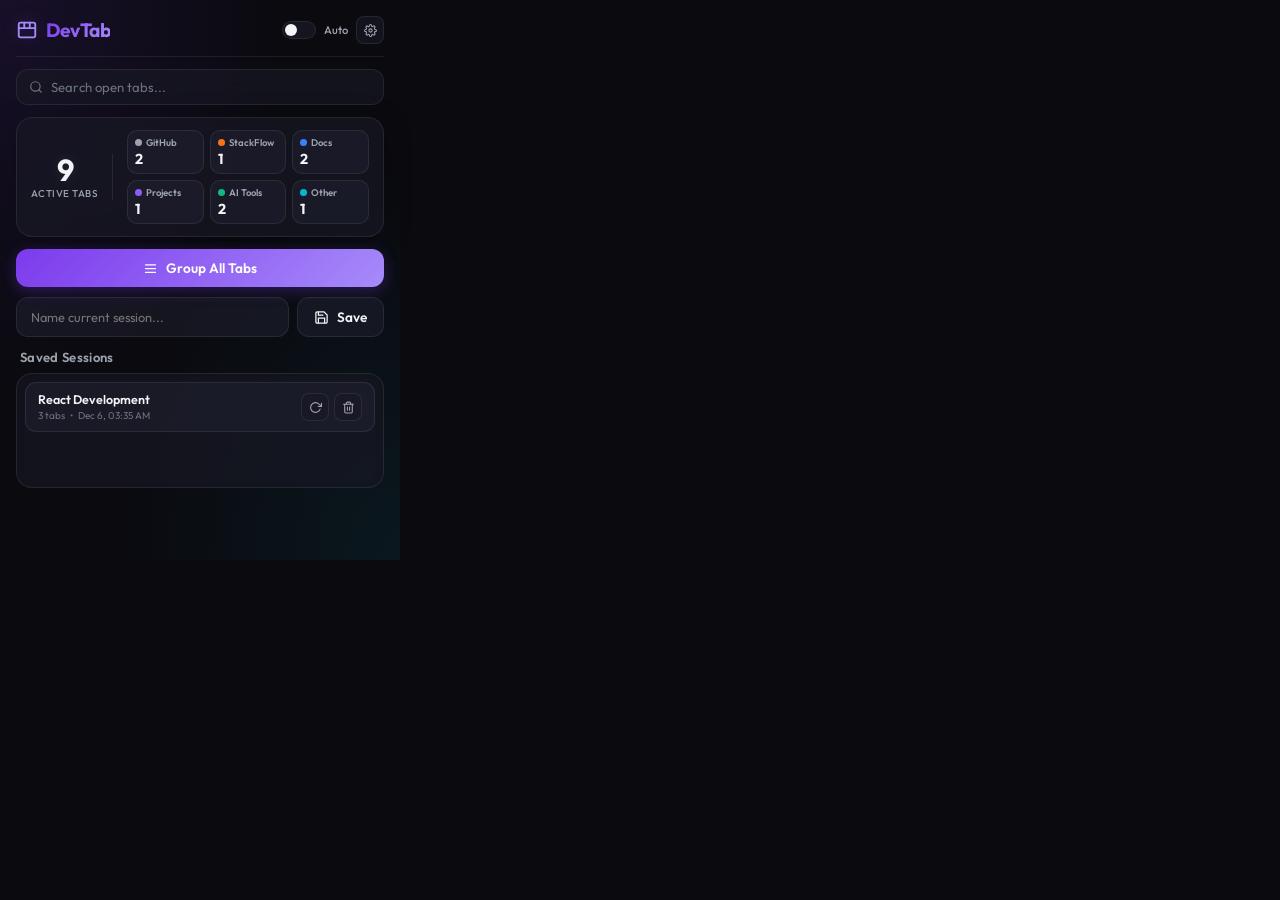
==== popup/popup.html @ c2e19e16 "first commit" ====
<!DOCTYPE html>
<html lang="en">
<head>
  <meta charset="UTF-8">
  <meta name="viewport" content="width=device-width, initial-scale=1.0">
  <title>DevTab Organizer</title>
  <link rel="preconnect" href="https://fonts.googleapis.com">
  <link rel="preconnect" href="https://fonts.gstatic.com" crossorigin>
  <link href="https://fonts.googleapis.com/css2?family=Outfit:wght@300;400;500;600;700&display=swap" rel="stylesheet">
  <link rel="stylesheet" href="popup.css">
</head>
<body>
  <div class="app-container">

    <!-- Header -->
    <header class="app-header">
      <div class="brand">
        <svg class="brand-icon" viewBox="0 0 24 24" fill="none" xmlns="http://www.w3.org/2000/svg">
          <path d="M19 4H5C3.89543 4 3 4.89543 3 6V18C3 19.1046 3.89543 20 5 20H19C20.1046 20 21 19.1046 21 18V6C21 4.89543 20.1046 4 19 4Z" stroke="currentColor" stroke-width="2" stroke-linejoin="round"/>
          <path d="M3 10H21" stroke="currentColor" stroke-width="2" stroke-linecap="round"/>
          <path d="M9 4V10" stroke="currentColor" stroke-width="2" stroke-linecap="round"/>
          <path d="M15 4V10" stroke="currentColor" stroke-width="2" stroke-linecap="round"/>
        </svg>
        <h1>DevTab</h1>
      </div>
      <div class="header-actions">
        <label class="toggle-switch" title="Toggle Auto-Grouping">
          <input type="checkbox" id="auto-group-toggle">
          <span class="slider"></span>
        </label>
        <span class="toggle-label">Auto</span>
        <a href="settings.html" id="btn-settings" class="btn-icon-only" title="Custom Domain Rules (Settings)">
          <svg viewBox="0 0 24 24" fill="none" stroke="currentColor" stroke-width="2" stroke-linecap="round" stroke-linejoin="round">
            <circle cx="12" cy="12" r="3"></circle>
            <path d="M19.4 15a1.65 1.65 0 0 0 .33 1.82l.06.06a2 2 0 0 1-2.83 2.83l-.06-.06a1.65 1.65 0 0 0-1.82-.33 1.65 1.65 0 0 0-1 1.51V21a2 2 0 0 1-4 0v-.09A1.65 1.65 0 0 0 9 19.4a1.65 1.65 0 0 0-1.82.33l-.06.06a2 2 0 0 1-2.83-2.83l.06-.06A1.65 1.65 0 0 0 4.68 15a1.65 1.65 0 0 0-1.51-1H3a2 2 0 0 1 0-4h.09A1.65 1.65 0 0 0 4.6 9a1.65 1.65 0 0 0-.33-1.82l-.06-.06a2 2 0 0 1 2.83-2.83l.06.06A1.65 1.65 0 0 0 9 4.68a1.65 1.65 0 0 0 1-1.51V3a2 2 0 0 1 4 0v.09a1.65 1.65 0 0 0 1 1.51 1.65 1.65 0 0 0 1.82-.33l.06-.06a2 2 0 0 1 2.83 2.83l-.06.06A1.65 1.65 0 0 0 19.4 9a1.65 1.65 0 0 0 1.51 1H21a2 2 0 0 1 0 4h-.09a1.65 1.65 0 0 0-1.51 1z"></path>
          </svg>
        </a>
      </div>
    </header>

    <!-- Search Bar -->
    <div class="search-bar-wrapper">
      <div class="search-bar">
        <svg class="search-icon" viewBox="0 0 24 24" fill="none" stroke="currentColor" stroke-width="2" stroke-linecap="round" stroke-linejoin="round">
          <circle cx="11" cy="11" r="8"></circle>
          <line x1="21" y1="21" x2="16.65" y2="16.65"></line>
        </svg>
        <input type="text" id="search-input" placeholder="Search open tabs..." autocomplete="off" spellcheck="false">
        <button id="search-clear" class="search-clear" title="Clear search" style="display:none;">
          <svg viewBox="0 0 24 24" fill="none" stroke="currentColor" stroke-width="2.5" stroke-linecap="round" width="12" height="12">
            <line x1="18" y1="6" x2="6" y2="18"></line>
            <line x1="6" y1="6" x2="18" y2="18"></line>
          </svg>
        </button>
      </div>
      <!-- Search Results Drop-down -->
      <div id="search-results" class="search-results" style="display:none;"></div>
    </div>

    <!-- Main Content Grid -->
    <main class="app-main" id="app-main">

      <!-- Stats Dashboard -->
      <section class="stats-dashboard">
        <div class="main-stat">
          <span class="stat-number" id="total-tabs-count">0</span>
          <span class="stat-label">Active Tabs</span>
        </div>
        <div class="category-grid" id="category-grid">
          <!-- Dynamic category chips injected here -->
        </div>
      </section>

      <!-- Primary Action Controls -->
      <section class="action-controls">
        <button id="btn-group-all" class="btn btn-primary">
          <svg viewBox="0 0 24 24" fill="none" stroke="currentColor" stroke-width="2" class="btn-icon">
            <path d="M4 6H20M4 12H20M4 18H20" stroke-linecap="round"/>
          </svg>
          <span id="btn-group-label">Group All Tabs</span>
          <span class="spinner" id="group-spinner" style="display:none;"></span>
        </button>

        <div class="save-session-box">
          <input type="text" id="session-name-input" placeholder="Name current session..." maxlength="30">
          <button id="btn-save-session" class="btn btn-secondary">
            <svg viewBox="0 0 24 24" fill="none" stroke="currentColor" stroke-width="2" class="btn-icon">
              <path d="M19 21H5C4.46957 21 3.96086 20.7893 3.58579 20.4142C3.21071 20.0391 3 19.5304 3 19V5C3 4.46957 3.21071 3.96086 3.58579 3.58579C3.96086 3.21071 4.46957 3 5 3H16L21 8V19C21 19.5304 20.7893 20.0391 20.4142 20.4142C20.0391 20.7893 19.5304 21 19 21Z"/>
              <path d="M17 21V13H7V21"/>
              <path d="M7 3V8H15"/>
            </svg>
            Save
          </button>
        </div>
      </section>

      <!-- Sessions List -->
      <section class="sessions-section">
        <div class="sessions-header-row">
          <h3>Saved Sessions</h3>
        </div>
        <div class="sessions-list" id="sessions-list">
          <div class="no-sessions">No saved sessions yet.</div>
        </div>
      </section>

    </main>
  </div>

  <!-- Toast Container -->
  <div id="toast-container" class="toast-container"></div>

  <script src="mock.js"></script>
  <script type="module" src="popup.js"></script>
</body>
</html>
---- popup/popup.css ----
:root {
  --bg-dark: #0a0a0f;
  --bg-panel: rgba(26, 26, 38, 0.65);
  --bg-card: rgba(36, 36, 54, 0.45);
  --border-color: rgba(255, 255, 255, 0.08);
  --border-focus: #8b5cf6;

  --text-primary: #f3f4f6;
  --text-secondary: #9ca3af;
  --text-muted: #6b7280;

  --accent-gradient: linear-gradient(135deg, #7c3aed, #a78bfa);
  --accent-glow: rgba(124, 58, 237, 0.3);

  --color-grey: #9ca3af;
  --color-blue: #3b82f6;
  --color-red: #ef4444;
  --color-yellow: #eab308;
  --color-green: #10b981;
  --color-pink: #ec4899;
  --color-purple: #8b5cf6;
  --color-cyan: #06b6d4;
  --color-orange: #f97316;
}

* { box-sizing: border-box; margin: 0; padding: 0; }

body {
  font-family: 'Outfit', sans-serif;
  width: 400px;
  min-height: 560px;
  background-color: var(--bg-dark);
  color: var(--text-primary);
  overflow: hidden;
}

.app-container {
  display: flex;
  flex-direction: column;
  min-height: 560px;
  padding: 16px 16px 72px; /* extra bottom padding for toast space */
  background-image:
    radial-gradient(at 0% 0%, rgba(124, 58, 237, 0.12) 0px, transparent 50%),
    radial-gradient(at 100% 100%, rgba(6, 182, 212, 0.08) 0px, transparent 50%);
  gap: 12px;
}

/* ─── Header ─────────────────────────────────── */
.app-header {
  display: flex;
  justify-content: space-between;
  align-items: center;
  padding-bottom: 12px;
  border-bottom: 1px solid var(--border-color);
}

.brand { display: flex; align-items: center; gap: 8px; }

.brand-icon {
  width: 22px; height: 22px;
  color: #a78bfa;
  filter: drop-shadow(0 0 8px var(--accent-glow));
  animation: float 3s ease-in-out infinite;
}

@keyframes float {
  0%, 100% { transform: translateY(0); }
  50% { transform: translateY(-3px); }
}

.brand h1 {
  font-size: 1.2rem;
  font-weight: 700;
  letter-spacing: -0.025em;
  background: var(--accent-gradient);
  -webkit-background-clip: text;
  -webkit-text-fill-color: transparent;
}

.header-actions { display: flex; align-items: center; gap: 8px; }

.toggle-label {
  font-size: 0.7rem;
  font-weight: 500;
  color: var(--text-secondary);
}

/* Toggle Switch */
.toggle-switch { position: relative; display: inline-block; width: 34px; height: 18px; }
.toggle-switch input { opacity: 0; width: 0; height: 0; }

.slider {
  position: absolute; cursor: pointer;
  top: 0; left: 0; right: 0; bottom: 0;
  background-color: var(--bg-card);
  border: 1px solid var(--border-color);
  transition: .3s cubic-bezier(0.4, 0, 0.2, 1);
  border-radius: 20px;
}

.slider:before {
  position: absolute; content: "";
  height: 12px; width: 12px;
  left: 2px; bottom: 2px;
  background-color: var(--text-primary);
  transition: .3s cubic-bezier(0.4, 0, 0.2, 1);
  border-radius: 50%;
}

input:checked + .slider { background: var(--accent-gradient); border-color: transparent; box-shadow: 0 0 10px rgba(124,58,237,0.3); }
input:checked + .slider:before { transform: translateX(16px); }

/* ─── Search Bar ──────────────────────────────── */
.search-bar-wrapper {
  position: relative;
}

.search-bar {
  display: flex;
  align-items: center;
  gap: 8px;
  background: var(--bg-panel);
  border: 1px solid var(--border-color);
  border-radius: 12px;
  padding: 0 12px;
  transition: all 0.2s ease;
  backdrop-filter: blur(12px);
}

.search-bar:focus-within {
  border-color: var(--border-focus);
  box-shadow: 0 0 0 3px rgba(139, 92, 246, 0.12);
}

.search-icon {
  width: 14px; height: 14px;
  color: var(--text-muted);
  flex-shrink: 0;
}

.search-bar input {
  flex: 1;
  background: transparent;
  border: none;
  outline: none;
  font-family: inherit;
  font-size: 0.82rem;
  color: var(--text-primary);
  padding: 9px 0;
}

.search-bar input::placeholder { color: var(--text-muted); }

.search-clear {
  background: none;
  border: none;
  cursor: pointer;
  color: var(--text-muted);
  display: flex;
  align-items: center;
  padding: 2px;
  border-radius: 4px;
  transition: color 0.15s;
}
.search-clear:hover { color: var(--text-primary); }

/* Search Results */
.search-results {
  position: absolute;
  top: calc(100% + 6px);
  left: 0; right: 0;
  background: rgba(20, 20, 32, 0.98);
  border: 1px solid var(--border-color);
  border-radius: 14px;
  overflow: hidden;
  z-index: 100;
  box-shadow: 0 12px 40px rgba(0,0,0,0.5);
  backdrop-filter: blur(16px);
  animation: dropIn 0.18s cubic-bezier(0.34, 1.56, 0.64, 1);
  max-height: 220px;
  overflow-y: auto;
}

@keyframes dropIn {
  from { opacity: 0; transform: translateY(-6px) scale(0.98); }
  to   { opacity: 1; transform: translateY(0) scale(1); }
}

.search-results::-webkit-scrollbar { width: 4px; }
.search-results::-webkit-scrollbar-thumb { background: rgba(255,255,255,0.1); border-radius: 4px; }

.search-result-item {
  display: flex;
  align-items: center;
  gap: 10px;
  padding: 10px 14px;
  cursor: pointer;
  transition: background 0.15s;
  border-bottom: 1px solid rgba(255,255,255,0.04);
}

.search-result-item:last-child { border-bottom: none; }

.search-result-item:hover { background: rgba(139, 92, 246, 0.1); }

.search-result-favicon {
  width: 14px; height: 14px;
  border-radius: 3px;
  object-fit: contain;
  flex-shrink: 0;
}

.search-result-favicon-placeholder {
  width: 14px; height: 14px;
  border-radius: 3px;
  background: var(--bg-card);
  flex-shrink: 0;
}

.search-result-info {
  display: flex;
  flex-direction: column;
  gap: 1px;
  overflow: hidden;
}

.search-result-title {
  font-size: 0.78rem;
  font-weight: 500;
  color: var(--text-primary);
  white-space: nowrap;
  overflow: hidden;
  text-overflow: ellipsis;
}

.search-result-url {
  font-size: 0.65rem;
  color: var(--text-muted);
  white-space: nowrap;
  overflow: hidden;
  text-overflow: ellipsis;
}

.search-result-url em {
  font-style: normal;
  color: #a78bfa;
  font-weight: 600;
}

.search-no-results {
  padding: 20px;
  text-align: center;
  font-size: 0.8rem;
  color: var(--text-muted);
  font-style: italic;
}

/* ─── Main Content ────────────────────────────── */
.app-main {
  display: flex;
  flex-direction: column;
  gap: 12px;
  flex: 1;
}

/* Stats Dashboard */
.stats-dashboard {
  background: var(--bg-panel);
  border: 1px solid var(--border-color);
  border-radius: 16px;
  padding: 12px 14px;
  backdrop-filter: blur(12px);
  display: flex;
  align-items: center;
  gap: 14px;
  box-shadow: 0 4px 30px rgba(0,0,0,0.2);
  overflow: hidden; /* prevent chips from bleeding outside the card */
}

.main-stat {
  display: flex;
  flex-direction: column;
  align-items: center;
  justify-content: center;
  min-width: 72px;
  padding-right: 14px;
  border-right: 1px solid var(--border-color);
}

.stat-number {
  font-size: 1.9rem;
  font-weight: 700;
  letter-spacing: -0.05em;
  color: var(--text-primary);
  line-height: 1.1;
  text-shadow: 0 0 15px rgba(255,255,255,0.1);
}

.stat-label {
  font-size: 0.62rem;
  font-weight: 500;
  color: var(--text-secondary);
  text-transform: uppercase;
  letter-spacing: 0.05em;
}

.category-grid {
  display: grid;
  grid-template-columns: repeat(3, 1fr);
  gap: 6px;
  flex: 1;
  min-width: 0; /* allow grid to shrink below content size in flex context */
}

.category-chip {
  display: flex;
  flex-direction: column;
  padding: 5px 7px;
  background: var(--bg-card);
  border: 1px solid var(--border-color);
  border-radius: 10px;
  align-items: flex-start;
  transition: all 0.2s ease;
  cursor: default;
  min-width: 0; /* allow chip to shrink in grid */
  overflow: hidden;
}

.category-chip:hover {
  transform: translateY(-1px);
  background: rgba(255,255,255,0.05);
}

.chip-header {
  display: flex;
  align-items: center;
  gap: 4px;
  width: 100%;
  overflow: hidden; /* contain text within the chip */
  min-width: 0;
}

.dot { width: 7px; height: 7px; border-radius: 50%; }

.chip-name {
  font-size: 0.6rem;
  font-weight: 600;
  color: var(--text-secondary);
  white-space: nowrap;
  overflow: hidden;
  text-overflow: ellipsis;
}

.chip-count {
  font-size: 0.9rem;
  font-weight: 700;
  margin-top: 2px;
}

.dot.grey   { background-color: var(--color-grey); }
.dot.blue   { background-color: var(--color-blue); }
.dot.orange { background-color: var(--color-orange); }
.dot.purple { background-color: var(--color-purple); }
.dot.green  { background-color: var(--color-green); }
.dot.cyan   { background-color: var(--color-cyan); }

/* ─── Action Controls ─────────────────────────── */
.action-controls {
  display: flex;
  flex-direction: column;
  gap: 10px;
}

.btn {
  font-family: inherit;
  font-size: 0.85rem;
  font-weight: 600;
  padding: 10px 16px;
  border-radius: 12px;
  border: none;
  cursor: pointer;
  display: inline-flex;
  align-items: center;
  justify-content: center;
  gap: 8px;
  transition: all 0.2s cubic-bezier(0.4, 0, 0.2, 1);
  position: relative;
  overflow: hidden;
}

.btn-icon { width: 15px; height: 15px; }

/* Ripple */
.btn::after {
  content: '';
  position: absolute;
  inset: 0;
  background: radial-gradient(circle, rgba(255,255,255,0.25) 0%, transparent 70%);
  opacity: 0;
  transform: scale(0);
  transition: opacity 0.4s ease, transform 0.4s ease;
  pointer-events: none;
}

.btn.ripple::after {
  opacity: 1;
  transform: scale(2.5);
  transition: opacity 0.01s, transform 0.01s;
}

.btn-primary {
  background: var(--accent-gradient);
  color: #fff;
  box-shadow: 0 4px 15px var(--accent-glow);
}

.btn-primary:hover { transform: translateY(-1px); box-shadow: 0 6px 20px rgba(124,58,237,0.4); }
.btn-primary:active { transform: translateY(1px); }

/* Spinner */
.spinner {
  width: 14px; height: 14px;
  border: 2px solid rgba(255,255,255,0.3);
  border-top-color: #fff;
  border-radius: 50%;
  animation: spin 0.65s linear infinite;
}

@keyframes spin {
  to { transform: rotate(360deg); }
}

.save-session-box { display: flex; gap: 8px; }

.save-session-box input {
  flex: 1;
  background-color: var(--bg-card);
  border: 1px solid var(--border-color);
  border-radius: 12px;
  padding: 0 14px;
  color: var(--text-primary);
  font-family: inherit;
  font-size: 0.8rem;
  transition: all 0.2s ease;
}

.save-session-box input:focus {
  outline: none;
  border-color: var(--border-focus);
  box-shadow: 0 0 0 3px rgba(139,92,246,0.15);
}

.btn-secondary {
  background: var(--bg-card);
  border: 1px solid var(--border-color);
  color: var(--text-primary);
}

.btn-secondary:hover { background: rgba(255,255,255,0.08); border-color: rgba(255,255,255,0.15); }

/* ─── Sessions Section ────────────────────────── */
.sessions-section {
  display: flex;
  flex-direction: column;
  gap: 8px;
  flex: 1;
  overflow: hidden;
  min-height: 0;
}

.sessions-header-row {
  display: flex;
  justify-content: space-between;
  align-items: center;
}

.sessions-section h3 {
  font-size: 0.82rem;
  font-weight: 600;
  color: var(--text-secondary);
  letter-spacing: 0.025em;
  padding-left: 4px;
}

.sessions-list {
  background: var(--bg-panel);
  border: 1px solid var(--border-color);
  border-radius: 16px;
  flex: 1;
  overflow-y: auto;
  padding: 8px;
  display: flex;
  flex-direction: column;
  gap: 6px;
  box-shadow: inset 0 2px 8px rgba(0,0,0,0.15);
  min-height: 80px;
}

.sessions-list::-webkit-scrollbar { width: 5px; }
.sessions-list::-webkit-scrollbar-track { background: transparent; }
.sessions-list::-webkit-scrollbar-thumb { background: rgba(255,255,255,0.1); border-radius: 10px; }
.sessions-list::-webkit-scrollbar-thumb:hover { background: rgba(255,255,255,0.2); }

.no-sessions {
  text-align: center;
  color: var(--text-muted);
  font-size: 0.78rem;
  padding: 24px 0;
  font-style: italic;
}

.session-item {
  display: flex;
  justify-content: space-between;
  align-items: center;
  padding: 9px 12px;
  background: var(--bg-card);
  border: 1px solid var(--border-color);
  border-radius: 11px;
  transition: all 0.2s ease;
  animation: slideIn 0.2s ease;
}

@keyframes slideIn {
  from { opacity: 0; transform: translateY(-5px); }
  to   { opacity: 1; transform: translateY(0); }
}

.session-item:hover { border-color: rgba(255,255,255,0.15); transform: translateX(1px); }

.session-info {
  display: flex;
  flex-direction: column;
  gap: 2px;
  max-width: 65%;
  overflow: hidden;
}

.session-name {
  font-size: 0.78rem;
  font-weight: 600;
  color: var(--text-primary);
  white-space: nowrap;
  overflow: hidden;
  text-overflow: ellipsis;
}

.session-meta {
  font-size: 0.62rem;
  color: var(--text-muted);
  display: flex;
  align-items: center;
  gap: 5px;
}

.session-actions { display: flex; gap: 5px; }

/* ─── Icon Buttons ────────────────────────────── */
.btn-icon-only {
  width: 28px; height: 28px;
  border-radius: 8px;
  border: 1px solid var(--border-color);
  background: var(--bg-panel);
  color: var(--text-secondary);
  display: flex;
  align-items: center;
  justify-content: center;
  cursor: pointer;
  transition: all 0.15s ease;
  text-decoration: none;
}

.btn-icon-only svg { width: 13px; height: 13px; }

.btn-icon-only:hover { color: var(--text-primary); background: rgba(255,255,255,0.05); }

.btn-icon-only.btn-restore:hover {
  border-color: var(--color-green);
  color: var(--color-green);
  box-shadow: 0 0 8px rgba(16,185,129,0.15);
}

.btn-icon-only.btn-delete:hover {
  border-color: var(--color-red);
  color: var(--color-red);
  box-shadow: 0 0 8px rgba(239,68,68,0.15);
}

#btn-settings:hover {
  border-color: #a78bfa;
  color: #a78bfa;
  box-shadow: 0 0 8px rgba(167, 139, 250, 0.2);
}

/* ─── Toast Notifications ─────────────────────── */
.toast-container {
  position: fixed;
  bottom: 14px;
  left: 50%;
  transform: translateX(-50%);
  display: flex;
  flex-direction: column;
  align-items: center;
  gap: 8px;
  z-index: 9999;
  pointer-events: none;
  width: 360px;
}

.toast {
  background: rgba(30, 28, 48, 0.97);
  border: 1px solid rgba(255,255,255,0.12);
  border-radius: 10px;
  padding: 9px 16px;
  font-size: 0.78rem;
  font-weight: 500;
  color: var(--text-primary);
  box-shadow: 0 8px 30px rgba(0,0,0,0.5);
  backdrop-filter: blur(12px);
  animation: toastIn 0.3s cubic-bezier(0.34, 1.56, 0.64, 1) forwards;
  pointer-events: auto;
  text-align: center;
}

.toast.toast-out {
  animation: toastOut 0.25s ease forwards;
}

@keyframes toastIn {
  from { opacity: 0; transform: translateY(10px) scale(0.95); }
  to   { opacity: 1; transform: translateY(0) scale(1); }
}

@keyframes toastOut {
  from { opacity: 1; transform: translateY(0) scale(1); }
  to   { opacity: 0; transform: translateY(5px) scale(0.97); }
}
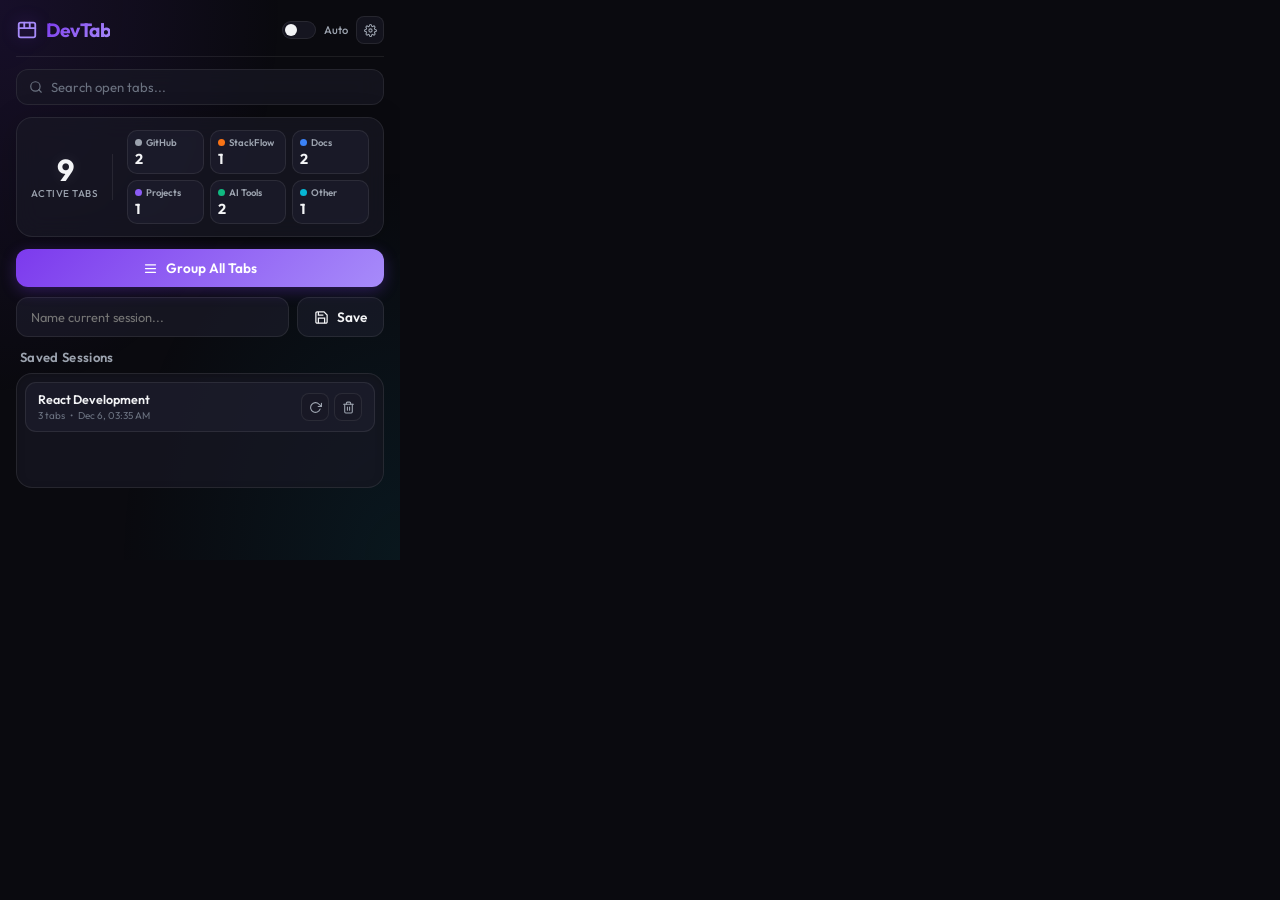
==== commit c038cd70: "Removed the saperate page for the Settings" ====
--- a/popup/popup.html
+++ b/popup/popup.html
@@ -10,102 +10,165 @@
   <link rel="stylesheet" href="popup.css">
 </head>
 <body>
-  <div class="app-container">
+  <!-- Outer viewport wrapper — clips the sliding panels -->
+  <div class="popup-viewport">
 
-    <!-- Header -->
-    <header class="app-header">
-      <div class="brand">
-        <svg class="brand-icon" viewBox="0 0 24 24" fill="none" xmlns="http://www.w3.org/2000/svg">
-          <path d="M19 4H5C3.89543 4 3 4.89543 3 6V18C3 19.1046 3.89543 20 5 20H19C20.1046 20 21 19.1046 21 18V6C21 4.89543 20.1046 4 19 4Z" stroke="currentColor" stroke-width="2" stroke-linejoin="round"/>
-          <path d="M3 10H21" stroke="currentColor" stroke-width="2" stroke-linecap="round"/>
-          <path d="M9 4V10" stroke="currentColor" stroke-width="2" stroke-linecap="round"/>
-          <path d="M15 4V10" stroke="currentColor" stroke-width="2" stroke-linecap="round"/>
-        </svg>
-        <h1>DevTab</h1>
+    <!-- ══ MAIN VIEW ══════════════════════════════════════════════════════ -->
+    <div class="view" id="view-main">
+
+      <div class="app-container">
+        <!-- Header -->
+        <header class="app-header">
+          <div class="brand">
+            <svg class="brand-icon" viewBox="0 0 24 24" fill="none" xmlns="http://www.w3.org/2000/svg">
+              <path d="M19 4H5C3.89543 4 3 4.89543 3 6V18C3 19.1046 3.89543 20 5 20H19C20.1046 20 21 19.1046 21 18V6C21 4.89543 20.1046 4 19 4Z" stroke="currentColor" stroke-width="2" stroke-linejoin="round"/>
+              <path d="M3 10H21" stroke="currentColor" stroke-width="2" stroke-linecap="round"/>
+              <path d="M9 4V10" stroke="currentColor" stroke-width="2" stroke-linecap="round"/>
+              <path d="M15 4V10" stroke="currentColor" stroke-width="2" stroke-linecap="round"/>
+            </svg>
+            <h1>DevTab</h1>
+          </div>
+          <div class="header-actions">
+            <label class="toggle-switch" title="Toggle Auto-Grouping">
+              <input type="checkbox" id="auto-group-toggle">
+              <span class="slider"></span>
+            </label>
+            <span class="toggle-label">Auto</span>
+            <button id="btn-settings" class="btn-icon-only" title="Custom Domain Rules">
+              <svg viewBox="0 0 24 24" fill="none" stroke="currentColor" stroke-width="2" stroke-linecap="round" stroke-linejoin="round">
+                <circle cx="12" cy="12" r="3"></circle>
+                <path d="M19.4 15a1.65 1.65 0 0 0 .33 1.82l.06.06a2 2 0 0 1-2.83 2.83l-.06-.06a1.65 1.65 0 0 0-1.82-.33 1.65 1.65 0 0 0-1 1.51V21a2 2 0 0 1-4 0v-.09A1.65 1.65 0 0 0 9 19.4a1.65 1.65 0 0 0-1.82.33l-.06.06a2 2 0 0 1-2.83-2.83l.06-.06A1.65 1.65 0 0 0 4.68 15a1.65 1.65 0 0 0-1.51-1H3a2 2 0 0 1 0-4h.09A1.65 1.65 0 0 0 4.6 9a1.65 1.65 0 0 0-.33-1.82l-.06-.06a2 2 0 0 1 2.83-2.83l.06.06A1.65 1.65 0 0 0 9 4.68a1.65 1.65 0 0 0 1-1.51V3a2 2 0 0 1 4 0v.09a1.65 1.65 0 0 0 1 1.51 1.65 1.65 0 0 0 1.82-.33l.06-.06a2 2 0 0 1 2.83 2.83l-.06.06A1.65 1.65 0 0 0 19.4 9a1.65 1.65 0 0 0 1.51 1H21a2 2 0 0 1 0 4h-.09a1.65 1.65 0 0 0-1.51 1z"></path>
+              </svg>
+            </button>
+          </div>
+        </header>
+
+        <!-- Search Bar -->
+        <div class="search-bar-wrapper">
+          <div class="search-bar">
+            <svg class="search-icon" viewBox="0 0 24 24" fill="none" stroke="currentColor" stroke-width="2" stroke-linecap="round" stroke-linejoin="round">
+              <circle cx="11" cy="11" r="8"></circle>
+              <line x1="21" y1="21" x2="16.65" y2="16.65"></line>
+            </svg>
+            <input type="text" id="search-input" placeholder="Search open tabs..." autocomplete="off" spellcheck="false">
+            <button id="search-clear" class="search-clear" title="Clear search" style="display:none;">
+              <svg viewBox="0 0 24 24" fill="none" stroke="currentColor" stroke-width="2.5" stroke-linecap="round" width="12" height="12">
+                <line x1="18" y1="6" x2="6" y2="18"></line>
+                <line x1="6" y1="6" x2="18" y2="18"></line>
+              </svg>
+            </button>
+          </div>
+          <div id="search-results" class="search-results" style="display:none;"></div>
+        </div>
+
+        <!-- Main Content -->
+        <main class="app-main" id="app-main">
+          <!-- Stats Dashboard -->
+          <section class="stats-dashboard">
+            <div class="main-stat">
+              <span class="stat-number" id="total-tabs-count">0</span>
+              <span class="stat-label">Active Tabs</span>
+            </div>
+            <div class="category-grid" id="category-grid"></div>
+          </section>
+
+          <!-- Action Controls -->
+          <section class="action-controls">
+            <button id="btn-group-all" class="btn btn-primary">
+              <svg viewBox="0 0 24 24" fill="none" stroke="currentColor" stroke-width="2" class="btn-icon">
+                <path d="M4 6H20M4 12H20M4 18H20" stroke-linecap="round"/>
+              </svg>
+              <span id="btn-group-label">Group All Tabs</span>
+              <span class="spinner" id="group-spinner" style="display:none;"></span>
+            </button>
+
+            <div class="save-session-box">
+              <input type="text" id="session-name-input" placeholder="Name current session..." maxlength="30">
+              <button id="btn-save-session" class="btn btn-secondary">
+                <svg viewBox="0 0 24 24" fill="none" stroke="currentColor" stroke-width="2" class="btn-icon">
+                  <path d="M19 21H5C4.46957 21 3.96086 20.7893 3.58579 20.4142C3.21071 20.0391 3 19.5304 3 19V5C3 4.46957 3.21071 3.96086 3.58579 3.58579C3.96086 3.21071 4.46957 3 5 3H16L21 8V19C21 19.5304 20.7893 20.0391 20.4142 20.4142C20.0391 20.7893 19.5304 21 19 21Z"/>
+                  <path d="M17 21V13H7V21"/>
+                  <path d="M7 3V8H15"/>
+                </svg>
+                Save
+              </button>
+            </div>
+          </section>
+
+          <!-- Sessions List -->
+          <section class="sessions-section">
+            <div class="sessions-header-row">
+              <h3>Saved Sessions</h3>
+            </div>
+            <div class="sessions-list" id="sessions-list">
+              <div class="no-sessions">No saved sessions yet.</div>
+            </div>
+          </section>
+        </main>
       </div>
-      <div class="header-actions">
-        <label class="toggle-switch" title="Toggle Auto-Grouping">
-          <input type="checkbox" id="auto-group-toggle">
-          <span class="slider"></span>
-        </label>
-        <span class="toggle-label">Auto</span>
-        <a href="settings.html" id="btn-settings" class="btn-icon-only" title="Custom Domain Rules (Settings)">
-          <svg viewBox="0 0 24 24" fill="none" stroke="currentColor" stroke-width="2" stroke-linecap="round" stroke-linejoin="round">
-            <circle cx="12" cy="12" r="3"></circle>
-            <path d="M19.4 15a1.65 1.65 0 0 0 .33 1.82l.06.06a2 2 0 0 1-2.83 2.83l-.06-.06a1.65 1.65 0 0 0-1.82-.33 1.65 1.65 0 0 0-1 1.51V21a2 2 0 0 1-4 0v-.09A1.65 1.65 0 0 0 9 19.4a1.65 1.65 0 0 0-1.82.33l-.06.06a2 2 0 0 1-2.83-2.83l.06-.06A1.65 1.65 0 0 0 4.68 15a1.65 1.65 0 0 0-1.51-1H3a2 2 0 0 1 0-4h.09A1.65 1.65 0 0 0 4.6 9a1.65 1.65 0 0 0-.33-1.82l-.06-.06a2 2 0 0 1 2.83-2.83l.06.06A1.65 1.65 0 0 0 9 4.68a1.65 1.65 0 0 0 1-1.51V3a2 2 0 0 1 4 0v.09a1.65 1.65 0 0 0 1 1.51 1.65 1.65 0 0 0 1.82-.33l.06-.06a2 2 0 0 1 2.83 2.83l-.06.06A1.65 1.65 0 0 0 19.4 9a1.65 1.65 0 0 0 1.51 1H21a2 2 0 0 1 0 4h-.09a1.65 1.65 0 0 0-1.51 1z"></path>
-          </svg>
-        </a>
+    </div><!-- /view-main -->
+
+    <!-- ══ SETTINGS VIEW ══════════════════════════════════════════════════ -->
+    <div class="view" id="view-settings">
+      <div class="app-container">
+
+        <!-- Settings Header -->
+        <header class="app-header">
+          <button id="btn-back" class="back-btn">
+            <svg viewBox="0 0 24 24" fill="none" stroke="currentColor" stroke-width="2.5" stroke-linecap="round" stroke-linejoin="round" width="16" height="16">
+              <polyline points="15 18 9 12 15 6"></polyline>
+            </svg>
+            Back
+          </button>
+          <div class="settings-title-group">
+            <span class="settings-title">Custom Rules</span>
+            <span class="rules-badge" id="rules-badge">0</span>
+          </div>
+        </header>
+
+        <!-- Info Banner -->
+        <div class="info-banner">
+          <svg viewBox="0 0 24 24" fill="none" stroke="currentColor" stroke-width="2" width="13" height="13" style="flex-shrink:0;color:#a78bfa"><circle cx="12" cy="12" r="10"></circle><line x1="12" y1="8" x2="12" y2="12"></line><line x1="12" y1="16" x2="12.01" y2="16"></line></svg>
+          <span>Custom rules take priority over built-in patterns.</span>
+        </div>
+
+        <!-- Add Rule Form -->
+        <div class="add-rule-card">
+          <div class="add-rule-form">
+            <div class="form-field">
+              <label for="rule-domain">Domain</label>
+              <input type="text" id="rule-domain" placeholder="e.g. my-company.atlassian.net" autocomplete="off" spellcheck="false">
+            </div>
+            <div class="form-field form-field--narrow">
+              <label for="rule-category">Category</label>
+              <select id="rule-category">
+                <option value="GITHUB">GitHub</option>
+                <option value="STACKOVERFLOW">Stack Overflow</option>
+                <option value="DOCS">Docs</option>
+                <option value="PROJECT" selected>Projects</option>
+                <option value="AI">AI Tools</option>
+                <option value="OTHER">Other</option>
+              </select>
+            </div>
+            <button id="btn-add-rule" class="btn btn-primary btn-add">
+              <svg viewBox="0 0 24 24" fill="none" stroke="currentColor" stroke-width="2.5" width="13" height="13" stroke-linecap="round"><line x1="12" y1="5" x2="12" y2="19"></line><line x1="5" y1="12" x2="19" y2="12"></line></svg>
+              Add
+            </button>
+          </div>
+          <p class="form-hint">Enter domain only — e.g. <code>trello.com</code></p>
+        </div>
+
+        <!-- Rules List -->
+        <div class="rules-list-card">
+          <div id="rules-list" class="rules-list">
+            <div class="no-rules">No custom rules yet.</div>
+          </div>
+        </div>
+
       </div>
-    </header>
+    </div><!-- /view-settings -->
 
-    <!-- Search Bar -->
-    <div class="search-bar-wrapper">
-      <div class="search-bar">
-        <svg class="search-icon" viewBox="0 0 24 24" fill="none" stroke="currentColor" stroke-width="2" stroke-linecap="round" stroke-linejoin="round">
-          <circle cx="11" cy="11" r="8"></circle>
-          <line x1="21" y1="21" x2="16.65" y2="16.65"></line>
-        </svg>
-        <input type="text" id="search-input" placeholder="Search open tabs..." autocomplete="off" spellcheck="false">
-        <button id="search-clear" class="search-clear" title="Clear search" style="display:none;">
-          <svg viewBox="0 0 24 24" fill="none" stroke="currentColor" stroke-width="2.5" stroke-linecap="round" width="12" height="12">
-            <line x1="18" y1="6" x2="6" y2="18"></line>
-            <line x1="6" y1="6" x2="18" y2="18"></line>
-          </svg>
-        </button>
-      </div>
-      <!-- Search Results Drop-down -->
-      <div id="search-results" class="search-results" style="display:none;"></div>
-    </div>
-
-    <!-- Main Content Grid -->
-    <main class="app-main" id="app-main">
-
-      <!-- Stats Dashboard -->
-      <section class="stats-dashboard">
-        <div class="main-stat">
-          <span class="stat-number" id="total-tabs-count">0</span>
-          <span class="stat-label">Active Tabs</span>
-        </div>
-        <div class="category-grid" id="category-grid">
-          <!-- Dynamic category chips injected here -->
-        </div>
-      </section>
-
-      <!-- Primary Action Controls -->
-      <section class="action-controls">
-        <button id="btn-group-all" class="btn btn-primary">
-          <svg viewBox="0 0 24 24" fill="none" stroke="currentColor" stroke-width="2" class="btn-icon">
-            <path d="M4 6H20M4 12H20M4 18H20" stroke-linecap="round"/>
-          </svg>
-          <span id="btn-group-label">Group All Tabs</span>
-          <span class="spinner" id="group-spinner" style="display:none;"></span>
-        </button>
-
-        <div class="save-session-box">
-          <input type="text" id="session-name-input" placeholder="Name current session..." maxlength="30">
-          <button id="btn-save-session" class="btn btn-secondary">
-            <svg viewBox="0 0 24 24" fill="none" stroke="currentColor" stroke-width="2" class="btn-icon">
-              <path d="M19 21H5C4.46957 21 3.96086 20.7893 3.58579 20.4142C3.21071 20.0391 3 19.5304 3 19V5C3 4.46957 3.21071 3.96086 3.58579 3.58579C3.96086 3.21071 4.46957 3 5 3H16L21 8V19C21 19.5304 20.7893 20.0391 20.4142 20.4142C20.0391 20.7893 19.5304 21 19 21Z"/>
-              <path d="M17 21V13H7V21"/>
-              <path d="M7 3V8H15"/>
-            </svg>
-            Save
-          </button>
-        </div>
-      </section>
-
-      <!-- Sessions List -->
-      <section class="sessions-section">
-        <div class="sessions-header-row">
-          <h3>Saved Sessions</h3>
-        </div>
-        <div class="sessions-list" id="sessions-list">
-          <div class="no-sessions">No saved sessions yet.</div>
-        </div>
-      </section>
-
-    </main>
-  </div>
+  </div><!-- /popup-viewport -->
 
   <!-- Toast Container -->
   <div id="toast-container" class="toast-container"></div>
--- a/popup/popup.css
+++ b/popup/popup.css
@@ -28,17 +28,49 @@
 body {
   font-family: 'Outfit', sans-serif;
   width: 400px;
+  height: 560px;
+  background-color: var(--bg-dark);
+  color: var(--text-primary);
+  overflow: hidden;
+}
+
+/* ─── Sliding Panel System ───────────────────── */
+.popup-viewport {
+  width: 400px;
+  height: 560px;
+  overflow: hidden;
+  position: relative;
+}
+
+.view {
+  position: absolute;
+  top: 0; left: 0;
+  width: 400px;
+  height: 560px;
+  overflow-y: auto;
+  overflow-x: hidden;
+  transition: transform 0.3s cubic-bezier(0.4, 0, 0.2, 1);
+  will-change: transform;
+}
+
+/* Default: main is visible, settings is off-screen to the right */
+#view-main    { transform: translateX(0); }
+#view-settings { transform: translateX(100%); }
+
+/* When settings is active: main slides left, settings slides in */
+.popup-viewport.settings-open #view-main     { transform: translateX(-100%); }
+.popup-viewport.settings-open #view-settings  { transform: translateX(0); }
+
+/* Custom scrollbar for views */
+.view::-webkit-scrollbar { width: 5px; }
+.view::-webkit-scrollbar-track { background: transparent; }
+.view::-webkit-scrollbar-thumb { background: rgba(255,255,255,0.1); border-radius: 10px; }
+
+.app-container {
+  display: flex;
+  flex-direction: column;
   min-height: 560px;
-  background-color: var(--bg-dark);
-  color: var(--text-primary);
-  overflow: hidden;
-}
-
-.app-container {
-  display: flex;
-  flex-direction: column;
-  min-height: 560px;
-  padding: 16px 16px 72px; /* extra bottom padding for toast space */
+  padding: 16px 16px 72px;
   background-image:
     radial-gradient(at 0% 0%, rgba(124, 58, 237, 0.12) 0px, transparent 50%),
     radial-gradient(at 100% 100%, rgba(6, 182, 212, 0.08) 0px, transparent 50%);
@@ -635,3 +667,256 @@
   from { opacity: 1; transform: translateY(0) scale(1); }
   to   { opacity: 0; transform: translateY(5px) scale(0.97); }
 }
+
+/* ─── Settings Panel ──────────────────────────── */
+
+/* Header back button */
+.back-btn {
+  display: flex;
+  align-items: center;
+  gap: 6px;
+  font-family: inherit;
+  font-size: 0.82rem;
+  font-weight: 600;
+  color: var(--text-secondary);
+  background: var(--bg-card);
+  border: 1px solid var(--border-color);
+  border-radius: 10px;
+  padding: 6px 12px;
+  cursor: pointer;
+  transition: all 0.2s ease;
+}
+
+.back-btn:hover {
+  color: var(--text-primary);
+  border-color: rgba(255,255,255,0.15);
+  background: rgba(255,255,255,0.05);
+}
+
+.settings-title-group {
+  display: flex;
+  align-items: center;
+  gap: 8px;
+}
+
+.settings-title {
+  font-size: 0.95rem;
+  font-weight: 700;
+  background: var(--accent-gradient);
+  -webkit-background-clip: text;
+  -webkit-text-fill-color: transparent;
+}
+
+.rules-badge {
+  font-size: 0.65rem;
+  font-weight: 700;
+  min-width: 18px;
+  height: 18px;
+  padding: 0 5px;
+  border-radius: 99px;
+  background: rgba(139, 92, 246, 0.18);
+  border: 1px solid rgba(139, 92, 246, 0.3);
+  color: #a78bfa;
+  display: flex;
+  align-items: center;
+  justify-content: center;
+}
+
+/* Info Banner */
+.info-banner {
+  display: flex;
+  align-items: flex-start;
+  gap: 8px;
+  background: rgba(139, 92, 246, 0.07);
+  border: 1px solid rgba(139, 92, 246, 0.18);
+  border-radius: 10px;
+  padding: 9px 12px;
+  font-size: 0.75rem;
+  color: var(--text-secondary);
+  line-height: 1.5;
+}
+
+.info-banner strong { color: var(--text-primary); font-weight: 600; }
+
+/* Add Rule Card */
+.add-rule-card {
+  background: var(--bg-panel);
+  border: 1px solid var(--border-color);
+  border-radius: 14px;
+  padding: 14px;
+  backdrop-filter: blur(12px);
+}
+
+.add-rule-form {
+  display: grid;
+  grid-template-columns: 1fr 100px auto;
+  gap: 8px;
+  align-items: flex-end;
+}
+
+.form-field {
+  display: flex;
+  flex-direction: column;
+  gap: 5px;
+  min-width: 0;
+}
+
+.form-field label {
+  font-size: 0.65rem;
+  font-weight: 700;
+  color: var(--text-secondary);
+  text-transform: uppercase;
+  letter-spacing: 0.05em;
+}
+
+.form-field input,
+.form-field select {
+  font-family: inherit;
+  font-size: 0.8rem;
+  background: var(--bg-card);
+  border: 1px solid var(--border-color);
+  border-radius: 9px;
+  padding: 8px 10px;
+  color: var(--text-primary);
+  transition: all 0.2s ease;
+  outline: none;
+  width: 100%;
+}
+
+.form-field input:focus,
+.form-field select:focus {
+  border-color: var(--border-focus);
+  box-shadow: 0 0 0 3px rgba(139,92,246,0.12);
+}
+
+.form-field select {
+  cursor: pointer;
+  appearance: none;
+  background-image: url("data:image/svg+xml,%3Csvg xmlns='http://www.w3.org/2000/svg' width='10' height='10' viewBox='0 0 24 24' fill='none' stroke='%239ca3af' stroke-width='2'%3E%3Cpolyline points='6 9 12 15 18 9'%3E%3C/polyline%3E%3C/svg%3E");
+  background-repeat: no-repeat;
+  background-position: right 8px center;
+  padding-right: 24px;
+}
+
+.form-field select option { background: #1a1a26; }
+
+.btn-add {
+  padding: 8px 12px;
+  font-size: 0.8rem;
+  border-radius: 9px;
+  white-space: nowrap;
+  align-self: flex-end;
+}
+
+.form-hint {
+  margin-top: 8px;
+  font-size: 0.7rem;
+  color: var(--text-muted);
+}
+
+.form-hint code {
+  font-family: 'Courier New', monospace;
+  font-size: 0.68rem;
+  background: rgba(255,255,255,0.05);
+  padding: 1px 4px;
+  border-radius: 4px;
+  color: #a78bfa;
+}
+
+/* Rules List Card */
+.rules-list-card {
+  background: var(--bg-panel);
+  border: 1px solid var(--border-color);
+  border-radius: 14px;
+  overflow: hidden;
+  flex: 1;
+}
+
+.rules-list {
+  display: flex;
+  flex-direction: column;
+  max-height: 220px;
+  overflow-y: auto;
+  padding: 8px;
+  gap: 6px;
+}
+
+.rules-list::-webkit-scrollbar { width: 5px; }
+.rules-list::-webkit-scrollbar-track { background: transparent; }
+.rules-list::-webkit-scrollbar-thumb { background: rgba(255,255,255,0.1); border-radius: 10px; }
+
+.no-rules {
+  text-align: center;
+  color: var(--text-muted);
+  font-size: 0.78rem;
+  padding: 24px 0;
+  font-style: italic;
+}
+
+/* Rule Item */
+.rule-item {
+  display: flex;
+  align-items: center;
+  gap: 8px;
+  padding: 9px 12px;
+  background: var(--bg-card);
+  border: 1px solid var(--border-color);
+  border-radius: 10px;
+  transition: all 0.2s ease;
+  animation: slideIn 0.18s ease;
+}
+
+.rule-item:hover { border-color: rgba(255,255,255,0.12); }
+
+.rule-domain {
+  flex: 1;
+  font-size: 0.78rem;
+  font-weight: 500;
+  color: var(--text-primary);
+  font-family: 'Courier New', monospace;
+  overflow: hidden;
+  text-overflow: ellipsis;
+  white-space: nowrap;
+}
+
+.rule-arrow { color: var(--text-muted); font-size: 0.75rem; flex-shrink: 0; }
+
+.rule-category-badge {
+  font-size: 0.62rem;
+  font-weight: 700;
+  padding: 2px 8px;
+  border-radius: 99px;
+  letter-spacing: 0.04em;
+  text-transform: uppercase;
+  white-space: nowrap;
+  flex-shrink: 0;
+}
+
+.badge-GITHUB       { background: rgba(156,163,175,0.15); color: var(--color-grey);   border: 1px solid rgba(156,163,175,0.3); }
+.badge-STACKOVERFLOW{ background: rgba(249,115,22,0.12);  color: var(--color-orange); border: 1px solid rgba(249,115,22,0.25); }
+.badge-DOCS         { background: rgba(59,130,246,0.12);  color: var(--color-blue);   border: 1px solid rgba(59,130,246,0.25); }
+.badge-PROJECT      { background: rgba(139,92,246,0.12);  color: var(--color-purple); border: 1px solid rgba(139,92,246,0.25); }
+.badge-AI           { background: rgba(16,185,129,0.12);  color: var(--color-green);  border: 1px solid rgba(16,185,129,0.25); }
+.badge-OTHER        { background: rgba(6,182,212,0.12);   color: var(--color-cyan);   border: 1px solid rgba(6,182,212,0.25); }
+
+.btn-delete-rule {
+  width: 26px; height: 26px;
+  border-radius: 7px;
+  border: 1px solid var(--border-color);
+  background: transparent;
+  color: var(--text-muted);
+  display: flex;
+  align-items: center;
+  justify-content: center;
+  cursor: pointer;
+  transition: all 0.15s ease;
+  flex-shrink: 0;
+}
+
+.btn-delete-rule svg { width: 12px; height: 12px; }
+
+.btn-delete-rule:hover {
+  color: var(--color-red);
+  border-color: rgba(239,68,68,0.3);
+  background: rgba(239,68,68,0.06);
+}
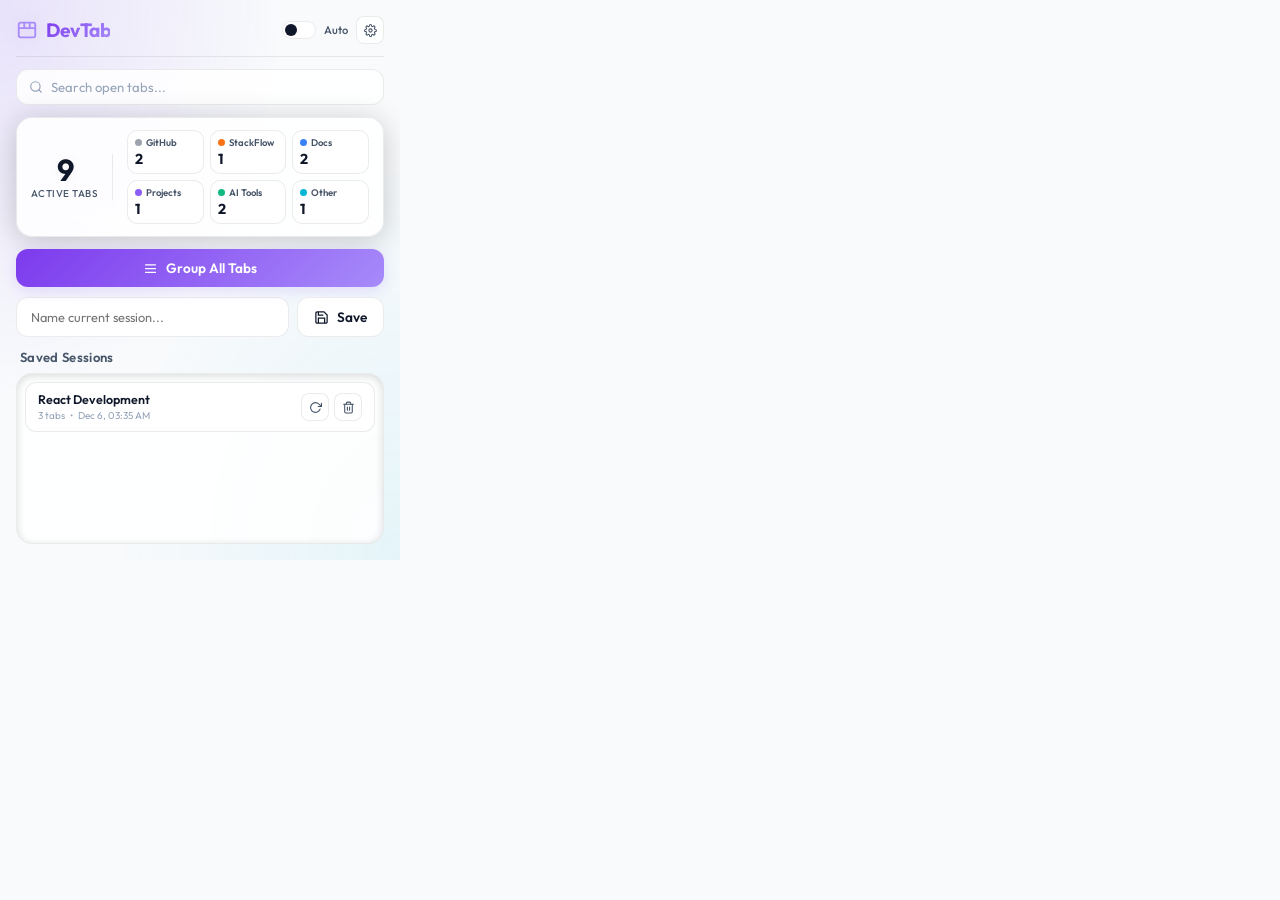
==== commit 963bb62f: "feat: implement theme support with dark/light modes and add custom select component to settings" ====
--- a/popup/popup.html
+++ b/popup/popup.html
@@ -126,10 +126,26 @@
           </div>
         </header>
 
-        <!-- Info Banner -->
-        <div class="info-banner">
-          <svg viewBox="0 0 24 24" fill="none" stroke="currentColor" stroke-width="2" width="13" height="13" style="flex-shrink:0;color:#a78bfa"><circle cx="12" cy="12" r="10"></circle><line x1="12" y1="8" x2="12" y2="12"></line><line x1="12" y1="16" x2="12.01" y2="16"></line></svg>
-          <span>Custom rules take priority over built-in patterns.</span>
+        <!-- Theme & Info Banner -->
+        <div class="settings-theme-row" style="display: flex; gap: 10px; margin-bottom: 16px; align-items: flex-end;">
+          <div class="form-field form-field--narrow" style="flex-shrink: 0; min-width: 130px;">
+            <label>Theme</label>
+            <div class="custom-select" id="theme-select" data-value="system">
+              <div class="custom-select-trigger">
+                <span class="custom-select-trigger-text">System Default</span>
+                <svg class="chevron-icon" viewBox="0 0 24 24" fill="none" stroke="currentColor" stroke-width="2.5" width="10" height="10"><polyline points="6 9 12 15 18 9"></polyline></svg>
+              </div>
+              <div class="custom-select-options">
+                <div class="custom-select-option selected" data-value="system">System Default</div>
+                <div class="custom-select-option" data-value="dark">Dark Mode</div>
+                <div class="custom-select-option" data-value="light">Light Mode</div>
+              </div>
+            </div>
+          </div>
+          <div class="info-banner" style="flex: 1; margin: 0;">
+            <svg viewBox="0 0 24 24" fill="none" stroke="currentColor" stroke-width="2" width="13" height="13" style="flex-shrink:0;color:#a78bfa"><circle cx="12" cy="12" r="10"></circle><line x1="12" y1="8" x2="12" y2="12"></line><line x1="12" y1="16" x2="12.01" y2="16"></line></svg>
+            <span>Custom rules take priority over built-in patterns.</span>
+          </div>
         </div>
 
         <!-- Add Rule Form -->
@@ -140,15 +156,21 @@
               <input type="text" id="rule-domain" placeholder="e.g. my-company.atlassian.net" autocomplete="off" spellcheck="false">
             </div>
             <div class="form-field form-field--narrow">
-              <label for="rule-category">Category</label>
-              <select id="rule-category">
-                <option value="GITHUB">GitHub</option>
-                <option value="STACKOVERFLOW">Stack Overflow</option>
-                <option value="DOCS">Docs</option>
-                <option value="PROJECT" selected>Projects</option>
-                <option value="AI">AI Tools</option>
-                <option value="OTHER">Other</option>
-              </select>
+              <label>Category</label>
+              <div class="custom-select" id="rule-category-select" data-value="PROJECT">
+                <div class="custom-select-trigger">
+                  <span class="custom-select-trigger-text">Projects</span>
+                  <svg class="chevron-icon" viewBox="0 0 24 24" fill="none" stroke="currentColor" stroke-width="2.5" width="10" height="10"><polyline points="6 9 12 15 18 9"></polyline></svg>
+                </div>
+                <div class="custom-select-options">
+                  <div class="custom-select-option" data-value="GITHUB">GitHub</div>
+                  <div class="custom-select-option" data-value="STACKOVERFLOW">Stack Overflow</div>
+                  <div class="custom-select-option" data-value="DOCS">Docs</div>
+                  <div class="custom-select-option selected" data-value="PROJECT">Projects</div>
+                  <div class="custom-select-option" data-value="AI">AI Tools</div>
+                  <div class="custom-select-option" data-value="OTHER">Other</div>
+                </div>
+              </div>
             </div>
             <button id="btn-add-rule" class="btn btn-primary btn-add">
               <svg viewBox="0 0 24 24" fill="none" stroke="currentColor" stroke-width="2.5" width="13" height="13" stroke-linecap="round"><line x1="12" y1="5" x2="12" y2="19"></line><line x1="5" y1="12" x2="19" y2="12"></line></svg>
--- a/popup/popup.css
+++ b/popup/popup.css
@@ -1,4 +1,5 @@
 :root {
+  color-scheme: dark;
   --bg-dark: #0a0a0f;
   --bg-panel: rgba(26, 26, 38, 0.65);
   --bg-card: rgba(36, 36, 54, 0.45);
@@ -21,17 +22,88 @@
   --color-purple: #8b5cf6;
   --color-cyan: #06b6d4;
   --color-orange: #f97316;
-}
-
-* { box-sizing: border-box; margin: 0; padding: 0; }
+
+  --bg-toast: rgba(30, 28, 48, 0.97);
+  --hover-bg: rgba(255, 255, 255, 0.05);
+  --hover-border: rgba(255, 255, 255, 0.15);
+  --scrollbar-thumb: rgba(255, 255, 255, 0.1);
+  --scrollbar-thumb-hover: rgba(255, 255, 255, 0.2);
+  --divider-color: rgba(255, 255, 255, 0.04);
+  --shadow-light: rgba(255, 255, 255, 0.1);
+}
+
+/* Light Mode Variables extracted to a reusable block */
+:root[data-theme="light"] {
+  color-scheme: light;
+  --bg-dark: #f8fafc;
+  --bg-panel: rgba(255, 255, 255, 0.85);
+  --bg-card: #ffffff;
+  --border-color: rgba(0, 0, 0, 0.08);
+  --border-focus: #8b5cf6;
+
+  --text-primary: #0f172a;
+  --text-secondary: #475569;
+  --text-muted: #94a3b8;
+
+  --accent-glow: rgba(124, 58, 237, 0.15);
+  --bg-toast: rgba(255, 255, 255, 0.97);
+
+  --hover-bg: rgba(0, 0, 0, 0.04);
+  --hover-border: rgba(0, 0, 0, 0.12);
+  --scrollbar-thumb: rgba(0, 0, 0, 0.15);
+  --scrollbar-thumb-hover: rgba(0, 0, 0, 0.25);
+  --divider-color: rgba(0, 0, 0, 0.06);
+  --shadow-light: rgba(0, 0, 0, 0.05);
+}
+
+@media (prefers-color-scheme: light) {
+  :root:not([data-theme="dark"]) {
+    color-scheme: light;
+    --bg-dark: #f8fafc;
+    --bg-panel: rgba(255, 255, 255, 0.85);
+    --bg-card: #ffffff;
+    --border-color: rgba(0, 0, 0, 0.08);
+    --border-focus: #8b5cf6;
+
+    --text-primary: #0f172a;
+    --text-secondary: #475569;
+    --text-muted: #94a3b8;
+
+    --accent-glow: rgba(124, 58, 237, 0.15);
+    --bg-toast: rgba(255, 255, 255, 0.97);
+
+    --hover-bg: rgba(0, 0, 0, 0.04);
+    --hover-border: rgba(0, 0, 0, 0.12);
+    --scrollbar-thumb: rgba(0, 0, 0, 0.15);
+    --scrollbar-thumb-hover: rgba(0, 0, 0, 0.25);
+    --divider-color: rgba(0, 0, 0, 0.06);
+    --shadow-light: rgba(0, 0, 0, 0.05);
+  }
+}
+
+
+* {
+  box-sizing: border-box;
+  margin: 0;
+  padding: 0;
+  scrollbar-width: none; /* Firefox */
+  -ms-overflow-style: none; /* IE/Edge */
+}
+
+*::-webkit-scrollbar {
+  display: none; /* Chrome/Safari/Brave */
+}
+
+html, body {
+  width: 400px;
+  height: 560px;
+  overflow: hidden;
+}
 
 body {
   font-family: 'Outfit', sans-serif;
-  width: 400px;
-  height: 560px;
   background-color: var(--bg-dark);
   color: var(--text-primary);
-  overflow: hidden;
 }
 
 /* ─── Sliding Panel System ───────────────────── */
@@ -47,8 +119,7 @@
   top: 0; left: 0;
   width: 400px;
   height: 560px;
-  overflow-y: auto;
-  overflow-x: hidden;
+  overflow: hidden;
   transition: transform 0.3s cubic-bezier(0.4, 0, 0.2, 1);
   will-change: transform;
 }
@@ -61,16 +132,14 @@
 .popup-viewport.settings-open #view-main     { transform: translateX(-100%); }
 .popup-viewport.settings-open #view-settings  { transform: translateX(0); }
 
-/* Custom scrollbar for views */
-.view::-webkit-scrollbar { width: 5px; }
-.view::-webkit-scrollbar-track { background: transparent; }
-.view::-webkit-scrollbar-thumb { background: rgba(255,255,255,0.1); border-radius: 10px; }
+
 
 .app-container {
   display: flex;
   flex-direction: column;
-  min-height: 560px;
-  padding: 16px 16px 72px;
+  height: 560px;
+  box-sizing: border-box;
+  padding: 16px;
   background-image:
     radial-gradient(at 0% 0%, rgba(124, 58, 237, 0.12) 0px, transparent 50%),
     radial-gradient(at 100% 100%, rgba(6, 182, 212, 0.08) 0px, transparent 50%);
@@ -218,8 +287,7 @@
   to   { opacity: 1; transform: translateY(0) scale(1); }
 }
 
-.search-results::-webkit-scrollbar { width: 4px; }
-.search-results::-webkit-scrollbar-thumb { background: rgba(255,255,255,0.1); border-radius: 4px; }
+
 
 .search-result-item {
   display: flex;
@@ -228,7 +296,7 @@
   padding: 10px 14px;
   cursor: pointer;
   transition: background 0.15s;
-  border-bottom: 1px solid rgba(255,255,255,0.04);
+  border-bottom: 1px solid var(--divider-color);
 }
 
 .search-result-item:last-child { border-bottom: none; }
@@ -293,6 +361,7 @@
   flex-direction: column;
   gap: 12px;
   flex: 1;
+  min-height: 0;
 }
 
 /* Stats Dashboard */
@@ -325,7 +394,7 @@
   letter-spacing: -0.05em;
   color: var(--text-primary);
   line-height: 1.1;
-  text-shadow: 0 0 15px rgba(255,255,255,0.1);
+  text-shadow: 0 0 15px var(--shadow-light);
 }
 
 .stat-label {
@@ -360,7 +429,7 @@
 
 .category-chip:hover {
   transform: translateY(-1px);
-  background: rgba(255,255,255,0.05);
+  background: var(--hover-bg);
 }
 
 .chip-header {
@@ -488,7 +557,7 @@
   color: var(--text-primary);
 }
 
-.btn-secondary:hover { background: rgba(255,255,255,0.08); border-color: rgba(255,255,255,0.15); }
+.btn-secondary:hover { background: var(--hover-bg); border-color: var(--hover-border); }
 
 /* ─── Sessions Section ────────────────────────── */
 .sessions-section {
@@ -528,10 +597,7 @@
   min-height: 80px;
 }
 
-.sessions-list::-webkit-scrollbar { width: 5px; }
-.sessions-list::-webkit-scrollbar-track { background: transparent; }
-.sessions-list::-webkit-scrollbar-thumb { background: rgba(255,255,255,0.1); border-radius: 10px; }
-.sessions-list::-webkit-scrollbar-thumb:hover { background: rgba(255,255,255,0.2); }
+
 
 .no-sessions {
   text-align: center;
@@ -558,7 +624,7 @@
   to   { opacity: 1; transform: translateY(0); }
 }
 
-.session-item:hover { border-color: rgba(255,255,255,0.15); transform: translateX(1px); }
+.session-item:hover { border-color: var(--hover-border); transform: translateX(1px); }
 
 .session-info {
   display: flex;
@@ -604,7 +670,7 @@
 
 .btn-icon-only svg { width: 13px; height: 13px; }
 
-.btn-icon-only:hover { color: var(--text-primary); background: rgba(255,255,255,0.05); }
+.btn-icon-only:hover { color: var(--text-primary); background: var(--hover-bg); }
 
 .btn-icon-only.btn-restore:hover {
   border-color: var(--color-green);
@@ -640,8 +706,8 @@
 }
 
 .toast {
-  background: rgba(30, 28, 48, 0.97);
-  border: 1px solid rgba(255,255,255,0.12);
+  background: var(--bg-toast);
+  border: 1px solid var(--hover-border);
   border-radius: 10px;
   padding: 9px 16px;
   font-size: 0.78rem;
@@ -689,8 +755,8 @@
 
 .back-btn:hover {
   color: var(--text-primary);
-  border-color: rgba(255,255,255,0.15);
-  background: rgba(255,255,255,0.05);
+  border-color: var(--hover-border);
+  background: var(--hover-bg);
 }
 
 .settings-title-group {
@@ -798,7 +864,101 @@
   padding-right: 24px;
 }
 
-.form-field select option { background: #1a1a26; }
+.form-field select option {
+  background-color: var(--bg-card);
+  color: var(--text-primary);
+}
+
+/* Custom Select Dropdown Component */
+.custom-select {
+  position: relative;
+  font-family: inherit;
+  font-size: 0.8rem;
+  width: 100%;
+}
+
+.custom-select-trigger {
+  display: flex;
+  justify-content: space-between;
+  align-items: center;
+  background: var(--bg-card);
+  border: 1px solid var(--border-color);
+  border-radius: 9px;
+  padding: 8px 10px;
+  color: var(--text-primary);
+  cursor: pointer;
+  transition: all 0.2s ease;
+  user-select: none;
+  height: 36px;
+  box-sizing: border-box;
+}
+
+.custom-select-trigger:hover {
+  border-color: var(--border-focus);
+}
+
+.custom-select.open .custom-select-trigger {
+  border-color: var(--border-focus);
+  box-shadow: 0 0 0 3px rgba(139, 92, 246, 0.12);
+}
+
+.chevron-icon {
+  transition: transform 0.25s ease;
+  color: var(--text-muted);
+  flex-shrink: 0;
+  margin-left: 8px;
+}
+
+.custom-select.open .chevron-icon {
+  transform: rotate(180deg);
+}
+
+.custom-select-options {
+  position: absolute;
+  top: calc(100% + 5px);
+  left: 0;
+  right: 0;
+  background: var(--bg-panel);
+  border: 1px solid var(--border-color);
+  border-radius: 12px;
+  overflow: hidden;
+  z-index: 1000;
+  box-shadow: 0 10px 25px rgba(0, 0, 0, 0.25);
+  backdrop-filter: blur(16px);
+  opacity: 0;
+  transform: translateY(-8px);
+  pointer-events: none;
+  transition: opacity 0.2s ease, transform 0.2s ease;
+  max-height: 200px;
+  overflow-y: auto;
+}
+
+.custom-select.open .custom-select-options {
+  opacity: 1;
+  transform: translateY(0);
+  pointer-events: auto;
+}
+
+.custom-select-option {
+  padding: 8px 12px;
+  color: var(--text-primary);
+  cursor: pointer;
+  transition: all 0.15s ease;
+  user-select: none;
+}
+
+.custom-select-option:hover {
+  background: var(--hover-bg);
+}
+
+.custom-select-option.selected {
+  background: rgba(139, 92, 246, 0.15);
+  color: #a78bfa;
+  font-weight: 600;
+}
+
+
+
 
 .btn-add {
   padding: 8px 12px;
@@ -817,7 +977,7 @@
 .form-hint code {
   font-family: 'Courier New', monospace;
   font-size: 0.68rem;
-  background: rgba(255,255,255,0.05);
+  background: var(--hover-bg);
   padding: 1px 4px;
   border-radius: 4px;
   color: #a78bfa;
@@ -830,20 +990,22 @@
   border-radius: 14px;
   overflow: hidden;
   flex: 1;
+  display: flex;
+  flex-direction: column;
+  min-height: 0;
 }
 
 .rules-list {
   display: flex;
   flex-direction: column;
-  max-height: 220px;
+  flex: 1;
   overflow-y: auto;
   padding: 8px;
   gap: 6px;
-}
-
-.rules-list::-webkit-scrollbar { width: 5px; }
-.rules-list::-webkit-scrollbar-track { background: transparent; }
-.rules-list::-webkit-scrollbar-thumb { background: rgba(255,255,255,0.1); border-radius: 10px; }
+  min-height: 0;
+}
+
+
 
 .no-rules {
   text-align: center;
@@ -866,7 +1028,7 @@
   animation: slideIn 0.18s ease;
 }
 
-.rule-item:hover { border-color: rgba(255,255,255,0.12); }
+.rule-item:hover { border-color: var(--hover-border); }
 
 .rule-domain {
   flex: 1;
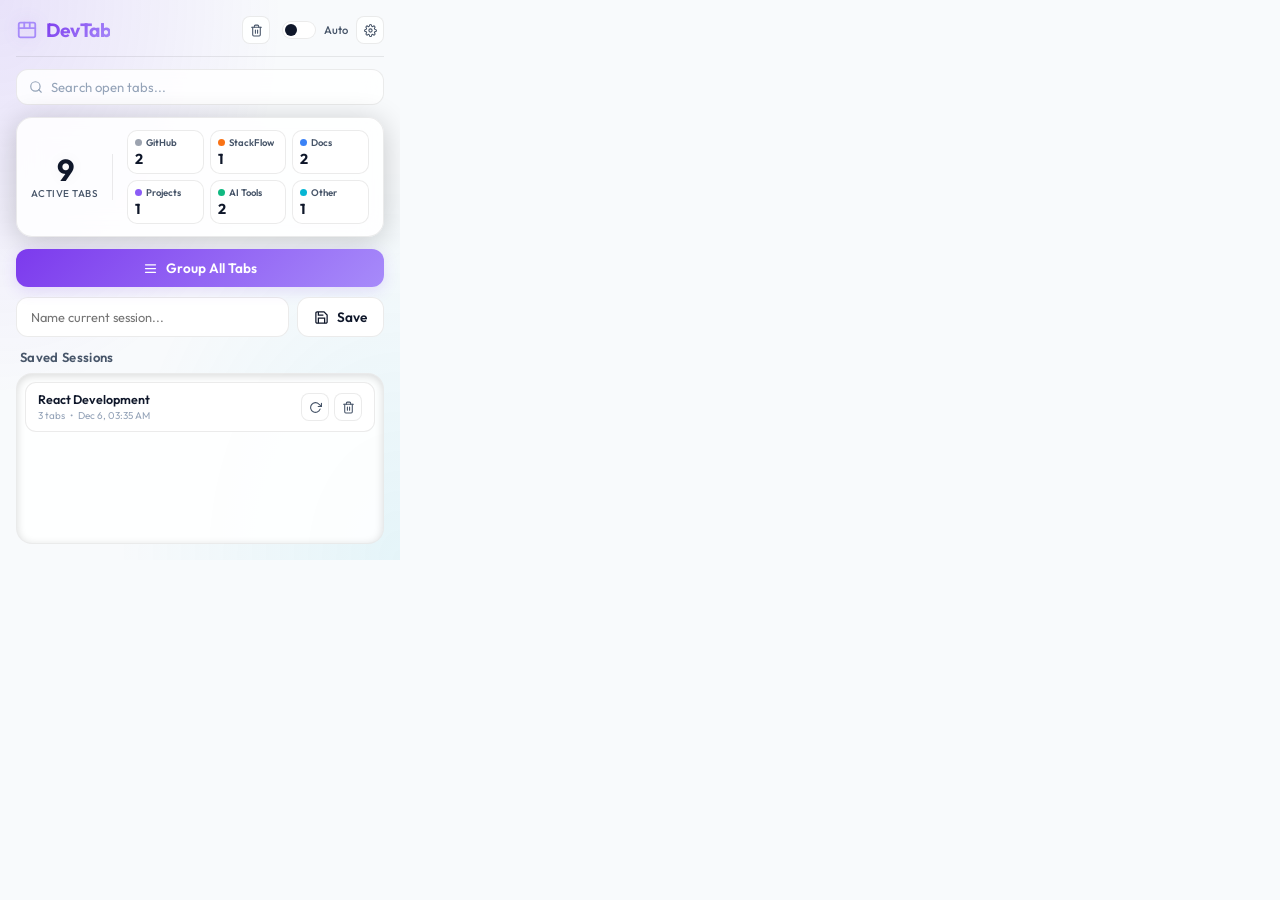
==== commit 0de4cc80: "feat: add session backup/restore, "Other" tab grouping toggle, keyboard search navigation, and a dup" ====
--- a/popup/popup.html
+++ b/popup/popup.html
@@ -29,6 +29,14 @@
             <h1>DevTab</h1>
           </div>
           <div class="header-actions">
+            <button id="btn-clean-duplicates" class="btn-icon-only" title="Clean Duplicate Tabs" style="margin-right: 4px;">
+              <svg viewBox="0 0 24 24" fill="none" stroke="currentColor" stroke-width="2" stroke-linecap="round" stroke-linejoin="round">
+                <polyline points="3 6 5 6 21 6"></polyline>
+                <path d="M19 6v14a2 2 0 0 1-2 2H7a2 2 0 0 1-2-2V6m3 0V4a2 2 0 0 1 2-2h4a2 2 0 0 1 2 2v2"></path>
+                <line x1="10" y1="11" x2="10" y2="17"></line>
+                <line x1="14" y1="11" x2="14" y2="17"></line>
+              </svg>
+            </button>
             <label class="toggle-switch" title="Toggle Auto-Grouping">
               <input type="checkbox" id="auto-group-toggle">
               <span class="slider"></span>
@@ -145,6 +153,32 @@
           <div class="info-banner" style="flex: 1; margin: 0;">
             <svg viewBox="0 0 24 24" fill="none" stroke="currentColor" stroke-width="2" width="13" height="13" style="flex-shrink:0;color:#a78bfa"><circle cx="12" cy="12" r="10"></circle><line x1="12" y1="8" x2="12" y2="12"></line><line x1="12" y1="16" x2="12.01" y2="16"></line></svg>
             <span>Custom rules take priority over built-in patterns.</span>
+          </div>
+        </div>
+
+        <!-- Additional Settings Card -->
+        <div class="additional-settings-card" style="background: rgba(255, 255, 255, 0.03); border: 1px solid rgba(255, 255, 255, 0.08); border-radius: 12px; padding: 12px 16px; margin-bottom: 16px; display: flex; flex-direction: column; gap: 14px;">
+          <div class="setting-row" style="display: flex; justify-content: space-between; align-items: center;">
+            <div class="setting-info" style="display: flex; flex-direction: column; gap: 2px;">
+              <span class="setting-title" style="font-size: 13.5px; font-weight: 500; color: var(--color-text-main);">Group "Other" Tabs</span>
+              <span class="setting-desc" style="font-size: 11px; color: var(--color-text-muted);">Group uncategorized tabs into an "Other" category</span>
+            </div>
+            <label class="toggle-switch" title="Toggle Group Other">
+              <input type="checkbox" id="group-other-toggle">
+              <span class="slider"></span>
+            </label>
+          </div>
+          <div style="height: 1px; background: rgba(255, 255, 255, 0.08);"></div>
+          <div class="setting-row" style="display: flex; justify-content: space-between; align-items: center;">
+            <div class="setting-info" style="display: flex; flex-direction: column; gap: 2px;">
+              <span class="setting-title" style="font-size: 13.5px; font-weight: 500; color: var(--color-text-main);">Backup & Restore</span>
+              <span class="setting-desc" style="font-size: 11px; color: var(--color-text-muted);">Export or import your saved sessions</span>
+            </div>
+            <div class="backup-actions" style="display: flex; gap: 8px; align-items: center;">
+              <button id="btn-export-sessions" class="btn btn-secondary" style="padding: 6px 12px; font-size: 12px; height: auto;">Export</button>
+              <button id="btn-import-sessions" class="btn btn-secondary" style="padding: 6px 12px; font-size: 12px; height: auto;">Import</button>
+              <input type="file" id="import-file-input" accept=".json" style="display: none;">
+            </div>
           </div>
         </div>
 
--- a/popup/popup.css
+++ b/popup/popup.css
@@ -270,7 +270,7 @@
   position: absolute;
   top: calc(100% + 6px);
   left: 0; right: 0;
-  background: rgba(20, 20, 32, 0.98);
+  background: var(--bg-toast);
   border: 1px solid var(--border-color);
   border-radius: 14px;
   overflow: hidden;
@@ -301,7 +301,10 @@
 
 .search-result-item:last-child { border-bottom: none; }
 
-.search-result-item:hover { background: rgba(139, 92, 246, 0.1); }
+.search-result-item:hover,
+.search-result-item.keyboard-selected { 
+  background: rgba(139, 92, 246, 0.15); 
+}
 
 .search-result-favicon {
   width: 14px; height: 14px;
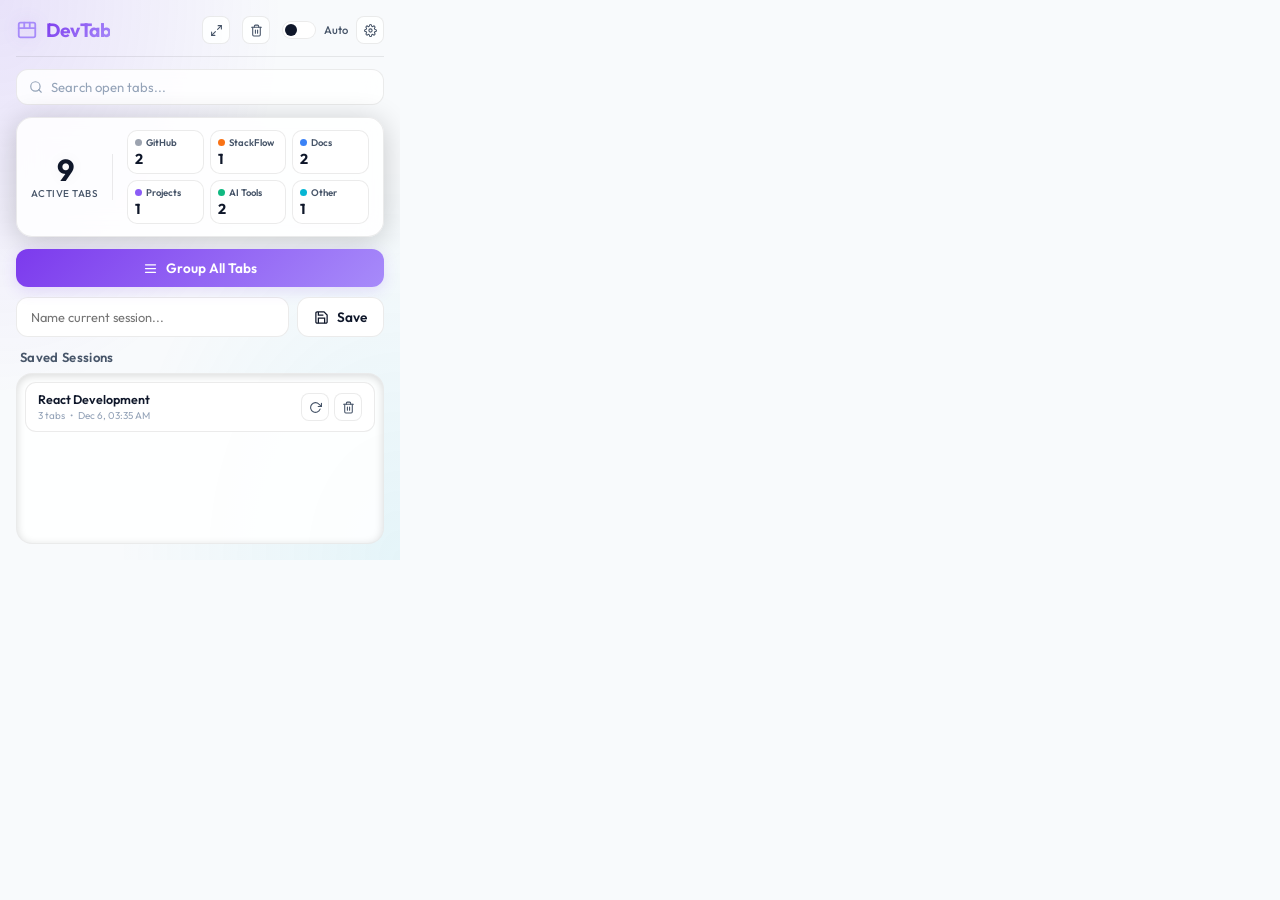
==== commit e9737da9: "feat: add window merging functionality, wildcard domain matching, and omnibox tab search support" ====
--- a/popup/popup.html
+++ b/popup/popup.html
@@ -29,6 +29,14 @@
             <h1>DevTab</h1>
           </div>
           <div class="header-actions">
+            <button id="btn-merge-windows" class="btn-icon-only" title="Merge All Windows" style="margin-right: 4px;">
+              <svg viewBox="0 0 24 24" fill="none" stroke="currentColor" stroke-width="2" stroke-linecap="round" stroke-linejoin="round">
+                <path d="M15 3h6v6"></path>
+                <path d="M9 21H3v-6"></path>
+                <path d="M21 3l-7 7"></path>
+                <path d="M3 21l7-7"></path>
+              </svg>
+            </button>
             <button id="btn-clean-duplicates" class="btn-icon-only" title="Clean Duplicate Tabs" style="margin-right: 4px;">
               <svg viewBox="0 0 24 24" fill="none" stroke="currentColor" stroke-width="2" stroke-linecap="round" stroke-linejoin="round">
                 <polyline points="3 6 5 6 21 6"></polyline>
@@ -186,8 +194,8 @@
         <div class="add-rule-card">
           <div class="add-rule-form">
             <div class="form-field">
-              <label for="rule-domain">Domain</label>
-              <input type="text" id="rule-domain" placeholder="e.g. my-company.atlassian.net" autocomplete="off" spellcheck="false">
+              <label for="rule-domain">Domain (supports * wildcards)</label>
+              <input type="text" id="rule-domain" placeholder="e.g. *.company.com" autocomplete="off" spellcheck="false">
             </div>
             <div class="form-field form-field--narrow">
               <label>Category</label>
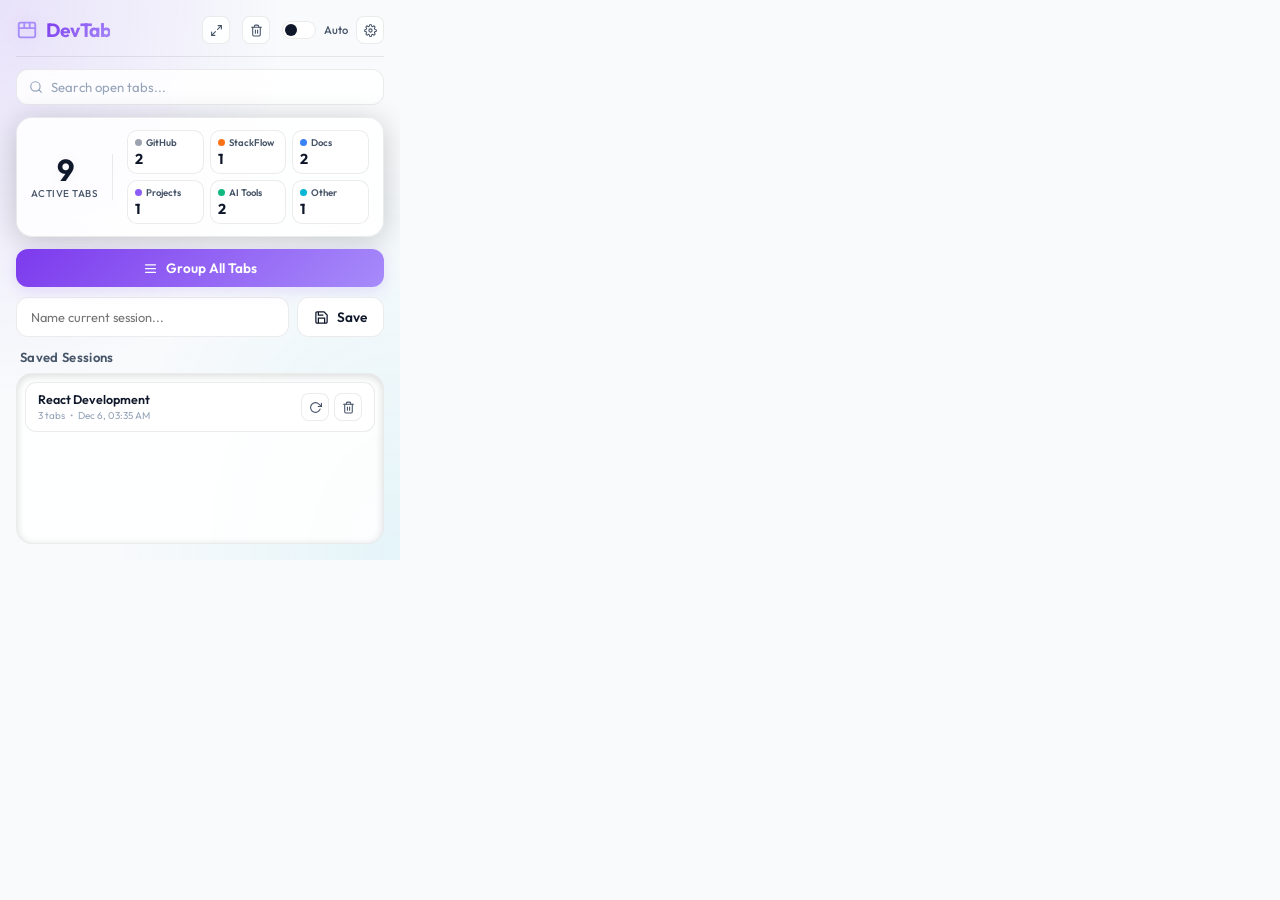
==== commit 0a058643: "feat: add automatic tab group consolidation on startup and implement shortcuts UI in popup" ====
--- a/popup/popup.html
+++ b/popup/popup.html
@@ -187,6 +187,19 @@
               <button id="btn-import-sessions" class="btn btn-secondary" style="padding: 6px 12px; font-size: 12px; height: auto;">Import</button>
               <input type="file" id="import-file-input" accept=".json" style="display: none;">
             </div>
+          </div>
+        </div>
+
+        <!-- Shortcuts Card -->
+        <div class="shortcuts-card" style="background: rgba(255, 255, 255, 0.03); border: 1px solid rgba(255, 255, 255, 0.08); border-radius: 12px; padding: 12px 16px; margin-bottom: 16px;">
+          <h3 style="font-size: 13.5px; font-weight: 500; color: var(--text-primary); margin: 0 0 10px 0;">Keyboard Shortcuts</h3>
+          <div style="display: flex; justify-content: space-between; align-items: center; margin-bottom: 8px;">
+            <span style="font-size: 12px; color: var(--text-muted);">Group All Tabs</span>
+            <kbd style="background: rgba(255,255,255,0.1); border: 1px solid rgba(255,255,255,0.2); padding: 2px 6px; border-radius: 4px; font-family: monospace; font-size: 11px; color: var(--text-primary);">Alt + Shift + G</kbd>
+          </div>
+          <div style="display: flex; justify-content: space-between; align-items: center;">
+            <span style="font-size: 12px; color: var(--text-muted);">Omnibox Search</span>
+            <span style="font-size: 11px; color: var(--text-primary);">Type <kbd style="background: rgba(255,255,255,0.1); border: 1px solid rgba(255,255,255,0.2); padding: 2px 6px; border-radius: 4px; font-family: monospace;">dt</kbd> + Space in URL bar</span>
           </div>
         </div>
 
